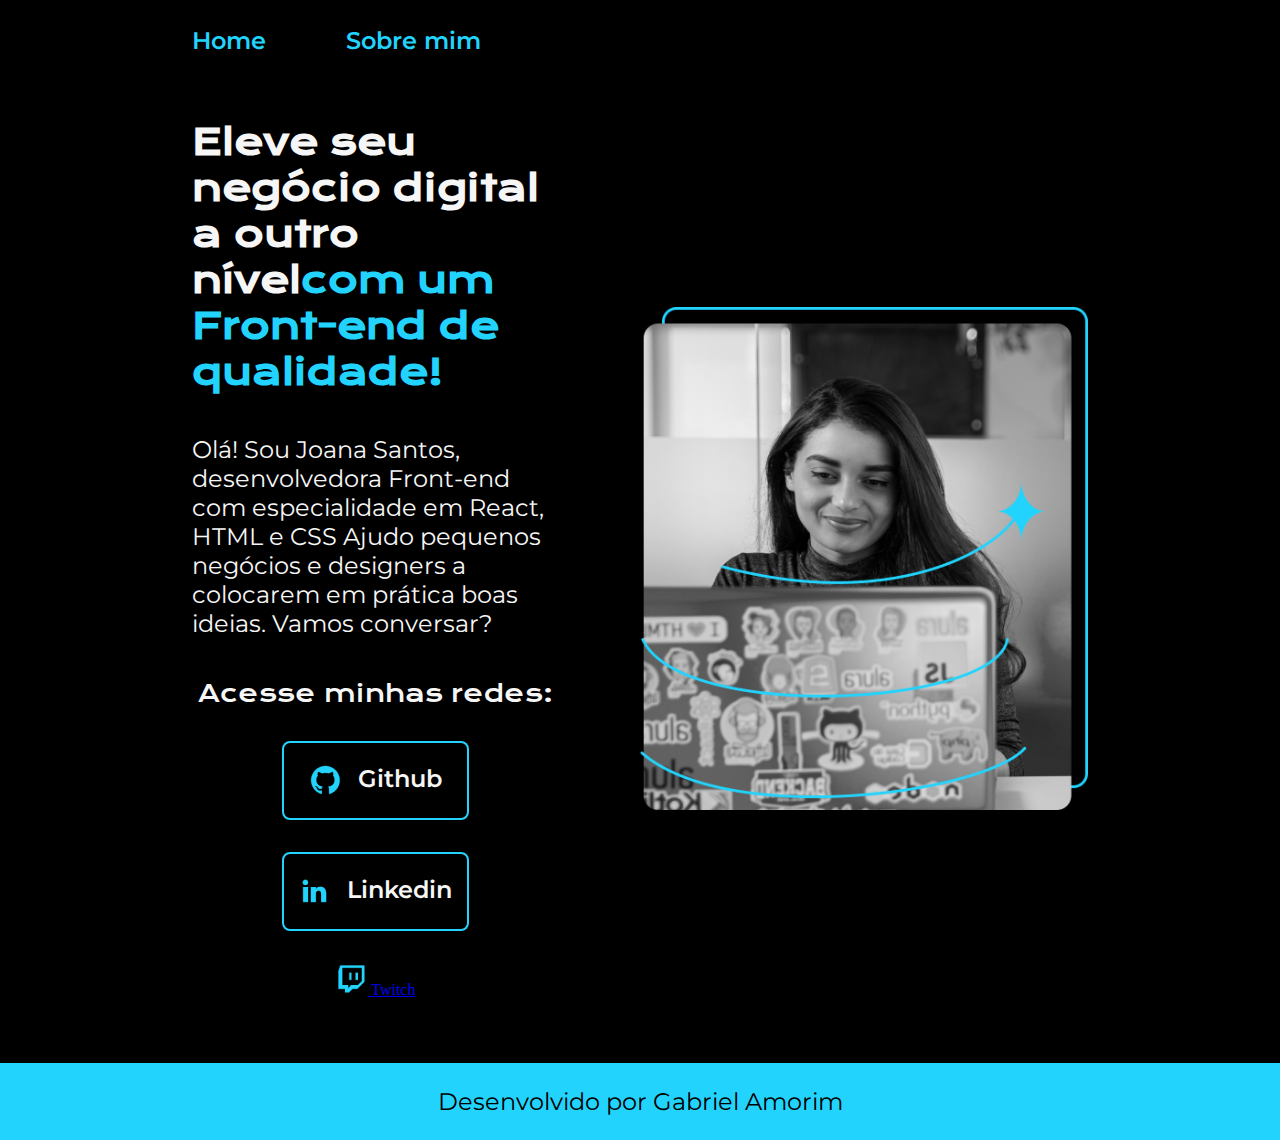
==== index.html @ 4fe92f92 "Add files via upload" ====
<!DOCTYPE html>
<html lang="pt-br">

<head>
    <meta charset="UTF-8">
    <meta http-equiv="X-UA-Compatible" content="IE=edge">
    <meta name="viewport" content="width=device-width, initial-scale=1.0">
    <title>Portifolio</title>
    <link rel="stylesheet" href="./styles/style.css">
</head>

<body>
    <header class="cabecalho">
        <nav class="cabecalho__menu">
            <a class="cabecalho__menu__link" href="index.html">Home</a>
            <a class="cabecalho__menu__link" href="about.html">Sobre mim</a>

        </nav>
    </header>
    <main class="apresentacao">
        <section class="apresentacao__conteudo">
            <h1 class="apresentacao__conteudo__titulo">Eleve seu negócio digital a outro nível<strong 
            class="titulo-destaque">com um Front-end de qualidade!
            </strong></h1>
            <p class="apresentacao__conteudo__texto">Olá! Sou Joana Santos, desenvolvedora Front-end com especialidade em React, HTML e CSS Ajudo pequenos negócios e designers a colocarem em prática boas ideias. Vamos conversar?</p>
            <div class="apresentacao__links">
                <h2 class="apresentacao__links_subtitulo">Acesse minhas redes:</h2>
                <a class="apresentacao__links__navegacao" href="https://instagram.com/rafaballerini">
                    <img src="./assets/github.png" alt="Github">
                    Github
                </a>
                <a class="apresentacao__links__navegacao" href="https://instagram.com/rafaballerini">
                    <img src="./assets/linkedin.png" alt="Linkedin">
                    Linkedin
                </a>
                <a class="apresentacanavegacao" href="https://instagram.com/rafaballerini">
                    <img src="./assets/twitch.png" alt="Twitch">
                    Twitch
                </a>

            </div>
        </section>
        <img class="apresentacao__imagem" src="assets/Imagem.png" alt="Foto da Joana Santos programando">
    </main>
    <footer class="rodape">
        Desenvolvido por Gabriel Amorim
    </footer>
</body>

</html>
---- styles/style.css ----
@import url('https://fonts.googleapis.com/css2?family=Krona+One&family=Montserrat:wght@400;600&display=swap');

:root{
    --cor-primaria: #000000;
    --cor-secundaria:#f6f6f6;
    --cor-terciaria:  #22d4fd;
    --cor-hover: #272728;

    --fonte-primaria: 'Krona One', sans-serif;
    --fonte-secundaria: 'Montserrat', sans-serif;
}
*{
    margin: 0;
    padding: 0;
}

body{
    box-sizing: border-box;
    background-color: var(--cor-primaria);
    color: var(--cor-secundaria);
}
.cabecalho{
    padding: 2% 0% 0% 15%;

}
.cabecalho__menu{
    display: flex;
    gap: 80px;
}
.cabecalho__menu__link{
    font-family: var(--fonte-secundaria);
    font-size: 1.5rem;
    font-weight: 600;
    color: var(--cor-terciaria);
    text-decoration: none;
}

.apresentacao{
    padding: 5% 15%;
    display: flex;
    align-items: center;
    justify-content: space-between;
    gap: 82px;
}

.apresentacao__conteudo{
    width: 50%;
    display: flex;
    flex-direction: column;
    gap: 40px;
}

.apresentacao__conteudo__titulo{
    font-size: 2.25rem;
    font-family: var(--fonte-primaria);
}
.titulo-destaque{
    color: var(--cor-terciaria);
}

.apresentacao__conteudo__texto{
    font-size: 1.5rem;
    font-family: var(--fonte-secundaria);
}

.apresentacao__links{
    display: flex;
    justify-content: space-between;
    flex-direction: column;
    align-items: center;
    gap: 32px;
}
.apresentacao__links_subtitulo{
    font-family: var(--fonte-primaria);
    font-weight: 400;
    font-size: 1.5rem;
}
.apresentacao__links__navegacao{
    display: flex;
    justify-content: center;
    gap: 16px;
    border: 2px solid var(--cor-terciaria);
    width: 50%;
    text-align: center;
    border-radius: 8px;
    font-size: 1.5rem;
    font-weight: 600;
    padding: 21.5px 0;
    text-decoration: none;
    color: var(--cor-secundaria);
    font-family: var(--fonte-secundaria);

}
.apresentacao__links__link:hover{
    background-color: var(--cor-hover);
}
.apresentacao__imagem{
    width: 50%;
}

.rodape{
    background-color: var(--cor-terciaria);
    text-align: center;
    color: var(--cor-primaria);
    padding: 24px;
    font-size: 1.5rem;
    font-family: var(--fonte-secundaria);
    font-weight: 400;
}

@media(max-width: 1200px){
    .cabecalho{
        padding: 10%;   
    }
    .cabecalho__menu{
        justify-content: center;
    }
    .apresentacao{
        flex-direction: column-reverse;
        padding: 5%;
    }
    .apresentacao__conteudo{
        width: auto;
    }

}
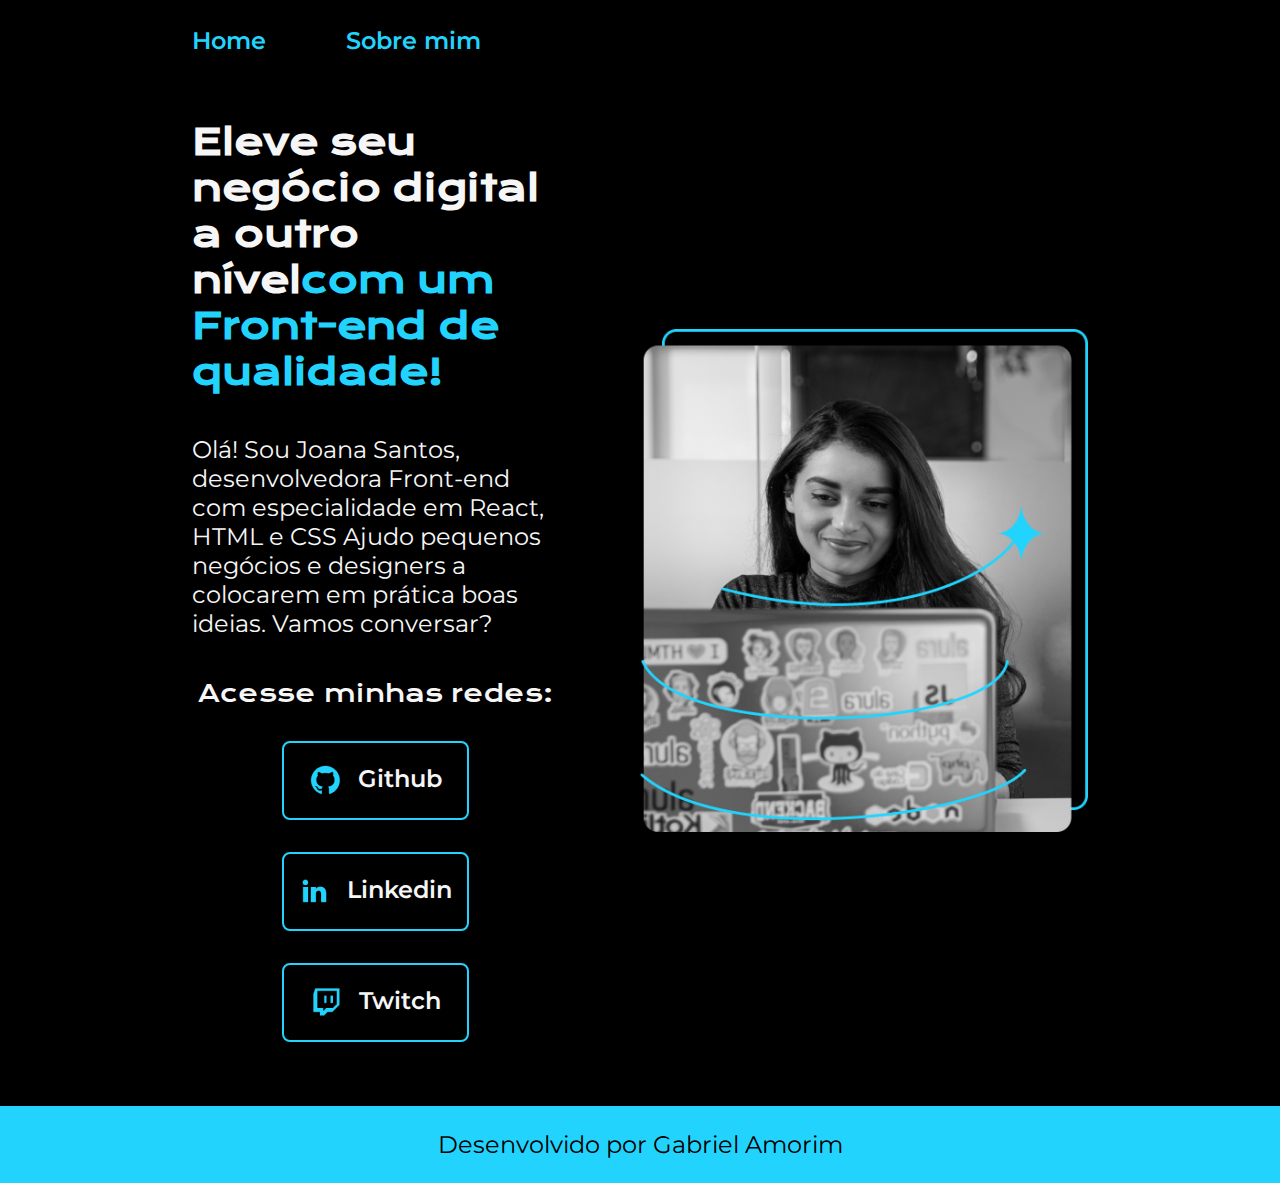
==== commit fa40324e: "Update index.html" ====
--- a/index.html
+++ b/index.html
@@ -33,7 +33,7 @@
                     <img src="./assets/linkedin.png" alt="Linkedin">
                     Linkedin
                 </a>
-                <a class="apresentacanavegacao" href="https://instagram.com/rafaballerini">
+                <a class="apresentacao__links__navegacao" href="https://instagram.com/rafaballerini">
                     <img src="./assets/twitch.png" alt="Twitch">
                     Twitch
                 </a>
@@ -47,4 +47,4 @@
     </footer>
 </body>
 
-</html>+</html>
